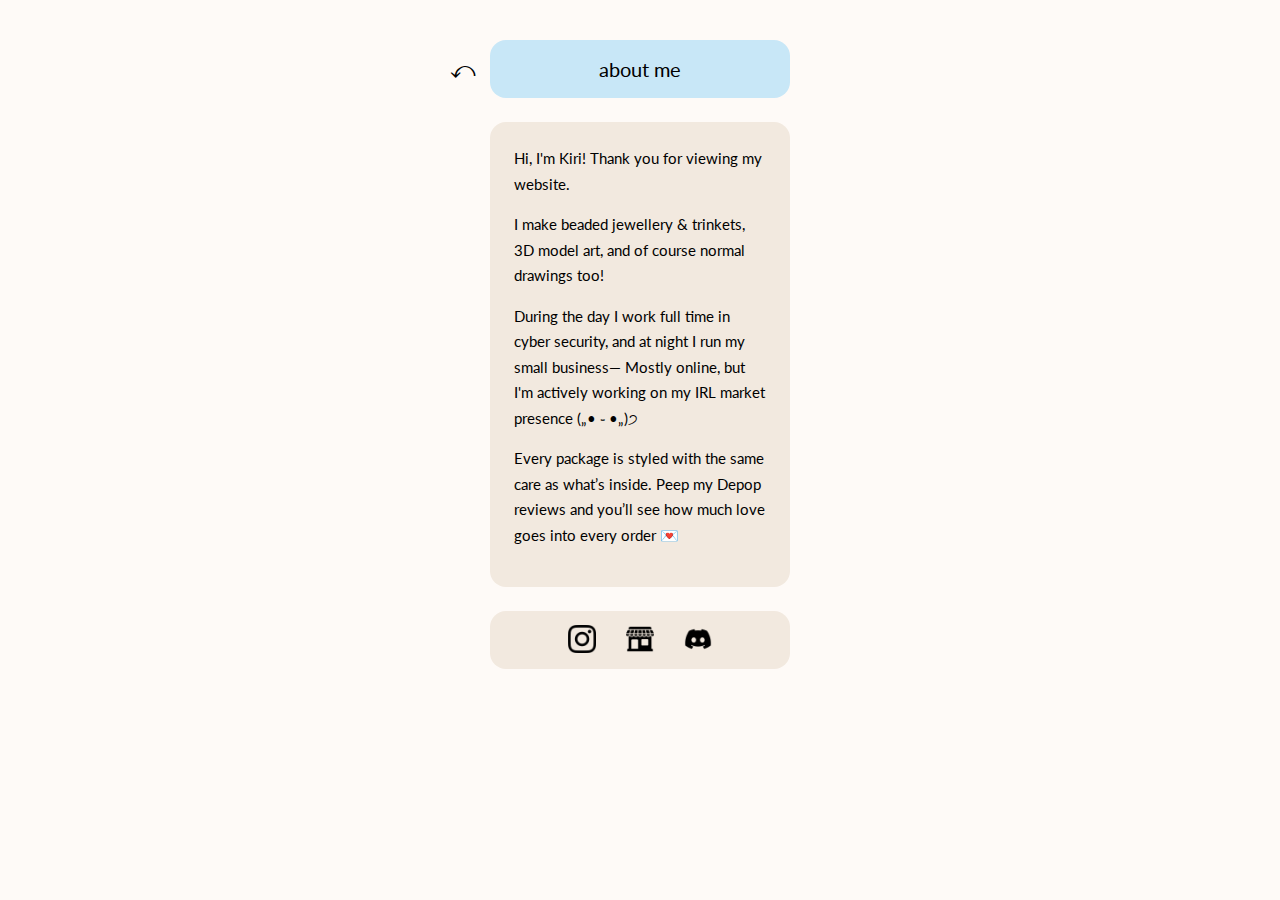
==== about.html @ 26b5d394 "Update about.html" ====
<!DOCTYPE html>
<html lang="en">
<head>
  <meta charset="UTF-8" />
  <meta name="viewport" content="width=device-width, initial-scale=1.0" />
  <title>About Me - kiirolyre</title>

  <!-- Import the Lato font from Google Fonts -->
  <link href="https://fonts.googleapis.com/css2?family=Lato:wght@400;700&display=swap" rel="stylesheet">

  <style>
    /* This section controls the global styling for the whole page (background, font, layout). */
    body {
      margin: 0;
      padding: 40px 20px;
      font-family: 'Lato', sans-serif;
      background: #fefaf7; /* light cream background */
      color: #000;
      display: flex;
      flex-direction: column;
      align-items: center;
    }

    /* Container for the title and back button */
    .title-wrapper {
      position: relative;
      width: 100%;
      max-width: 300px; /* matches button and content width */
      margin-bottom: 24px; /* spacing under the title section */
    }

    /* The back button (⤺ icon) that sits left of the title */
    .back-button {
      position: absolute;
      top: 50%;
      left: -40px; /* pull it left of the blue title */
      transform: translateY(-50%);
      background: none;
      border: none;
      font-size: 24px; /* make it a bit large and cute */
      cursor: pointer;
    }

    .back-button a {
      text-decoration: none;
      color: black;
    }

    /* This is the blue title that mimics the homepage button style */
    .title-button {
      padding: 16px;
      font-size: 20px;
      border: none;
      border-radius: 16px;
      text-align: center;
      text-decoration: none;
      background-color: #c8e7f7;
      color: #000;
      width: 100%;
      box-sizing: border-box;
      height: 58px; /* fixed height to match the homepage button */
      line-height: 26px;
      display: flex;
      align-items: center;
      justify-content: center;
    }

    /* Shared base styles for the beige boxes */
    .about-box,
    .icon-box {
      background-color: #f2e9df;
      padding: 24px;
      border-radius: 16px;
      width: 100%;
      max-width: 300px;
      box-sizing: border-box;
    }

    /* Top beige box (about section) */
    .about-box {
      margin-bottom: 24px; /* spacing before the icon box */
    }

    /* Bottom beige box (icon row) */
    .icon-box {
      height: 58px; /* exactly matches the height of the blue title */
      display: flex;
      align-items: center;
      justify-content: center;
    }

    /* Style for the paragraph text inside about box */
    .about-box p {
      margin-top: 0;
      line-height: 1.7;
      font-size: 15px;
    }

    /* Layout and spacing for the row of icons */
    .footer-icons {
      display: flex;
      justify-content: center;
      gap: 30px; /* spacing between each icon */
    }

    /* Individual icon image sizing */
    .footer-icons img {
      width: 28px;
      height: 28px;
    }
  </style>
</head>
<body>

  <!-- Title area with back button and page title -->
  <div class="title-wrapper">
    <div class="back-button">
      <a href="index.html" title="Back to home">⤺</a>
    </div>
    <div class="title-button">about me</div>
  </div>

  <!-- First beige box: your about text -->
  <div class="about-box">
    <p>Hi, I'm Kiri! Thank you for viewing my website.</p>
    <p>I make beaded jewellery & trinkets, 3D model art, and of course normal drawings too!</p>
    <p>During the day I work full time in cyber security, and at night I run my small business— Mostly online, but I'm actively working on my IRL market presence („• ֊ •„)੭</p>
    <p>Every package is styled with the same care as what’s inside. Peep my Depop reviews and you’ll see how much love goes into every order 💌</p>
  </div>

  <!-- Second beige box: icon row -->
  <div class="icon-box">
    <div class="footer-icons">
      <a href="https://www.instagram.com/kiirolyre/" target="_blank" rel="noopener noreferrer">
        <img src="images/instagram.png" alt="Instagram">
      </a>
      <a href="https://kiirolyre.square.site/" target="_blank" rel="noopener noreferrer">
        <img src="images/storee.png" alt="Store">
      </a>
      <a href="https://discord.com/users/450249240590155786" target="_blank" rel="noopener noreferrer">
        <img src="images/discord.png" alt="Discord">
      </a>
    </div>
  </div>

</body>
</html>
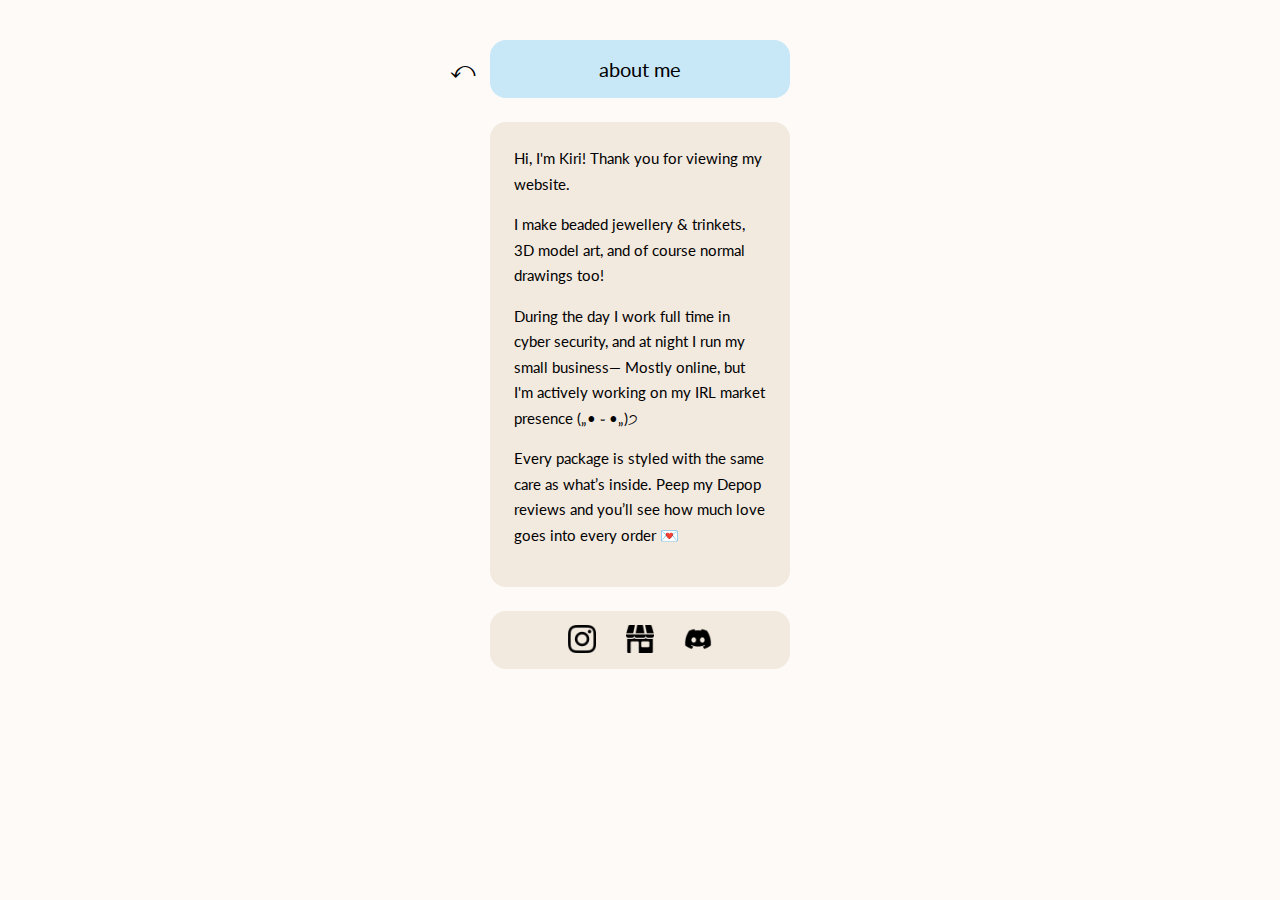
==== commit 8c3f1660: "Update about.html" ====
--- a/about.html
+++ b/about.html
@@ -135,7 +135,7 @@
         <img src="images/instagram.png" alt="Instagram">
       </a>
       <a href="https://kiirolyre.square.site/" target="_blank" rel="noopener noreferrer">
-        <img src="images/storee.png" alt="Store">
+        <img src="images/store.png" alt="Store">
       </a>
       <a href="https://discord.com/users/450249240590155786" target="_blank" rel="noopener noreferrer">
         <img src="images/discord.png" alt="Discord">
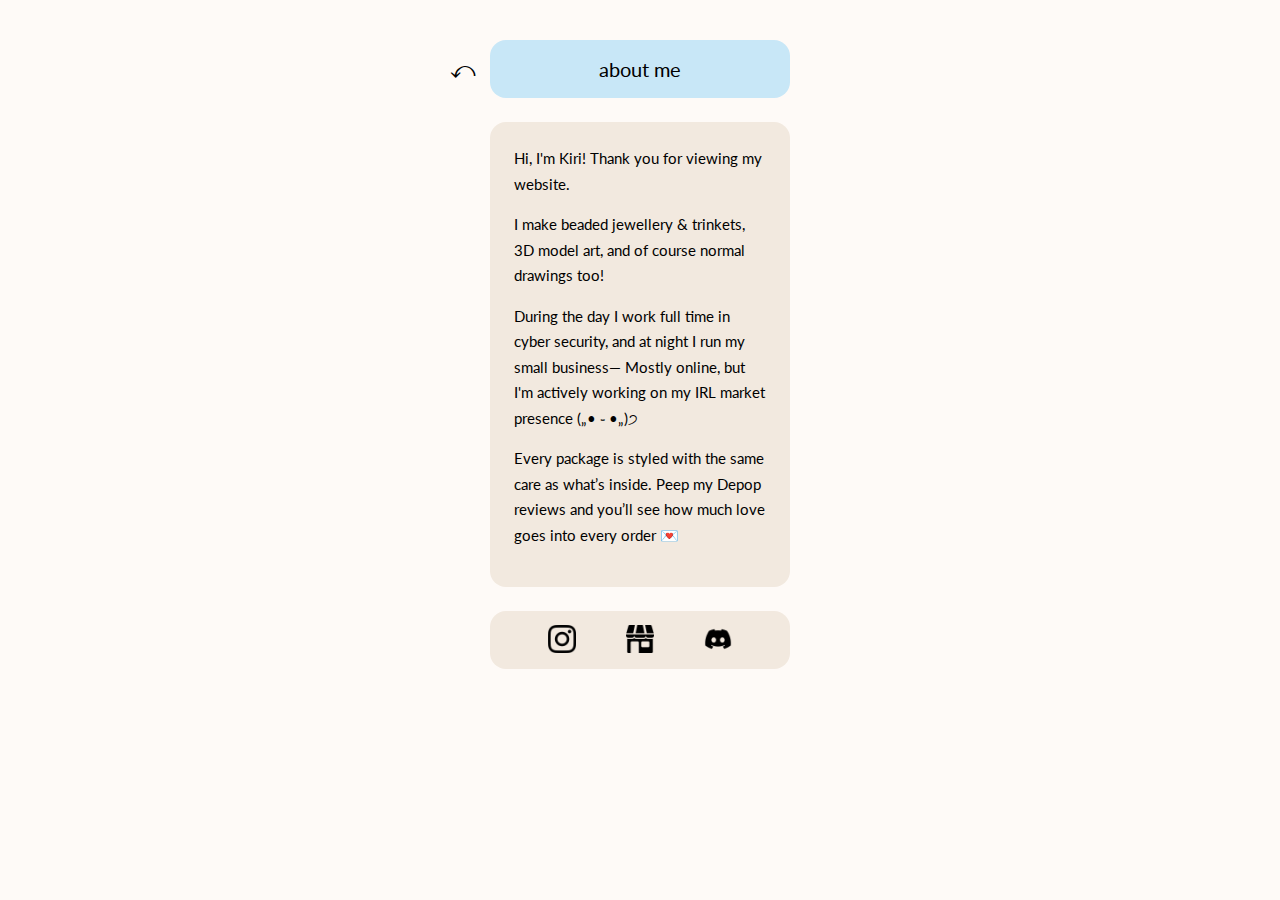
==== commit e99a30d3: "Update about.html" ====
--- a/about.html
+++ b/about.html
@@ -100,7 +100,7 @@
     .footer-icons {
       display: flex;
       justify-content: center;
-      gap: 30px; /* spacing between each icon */
+      gap: 50px; /* spacing between each icon */
     }
 
     /* Individual icon image sizing */
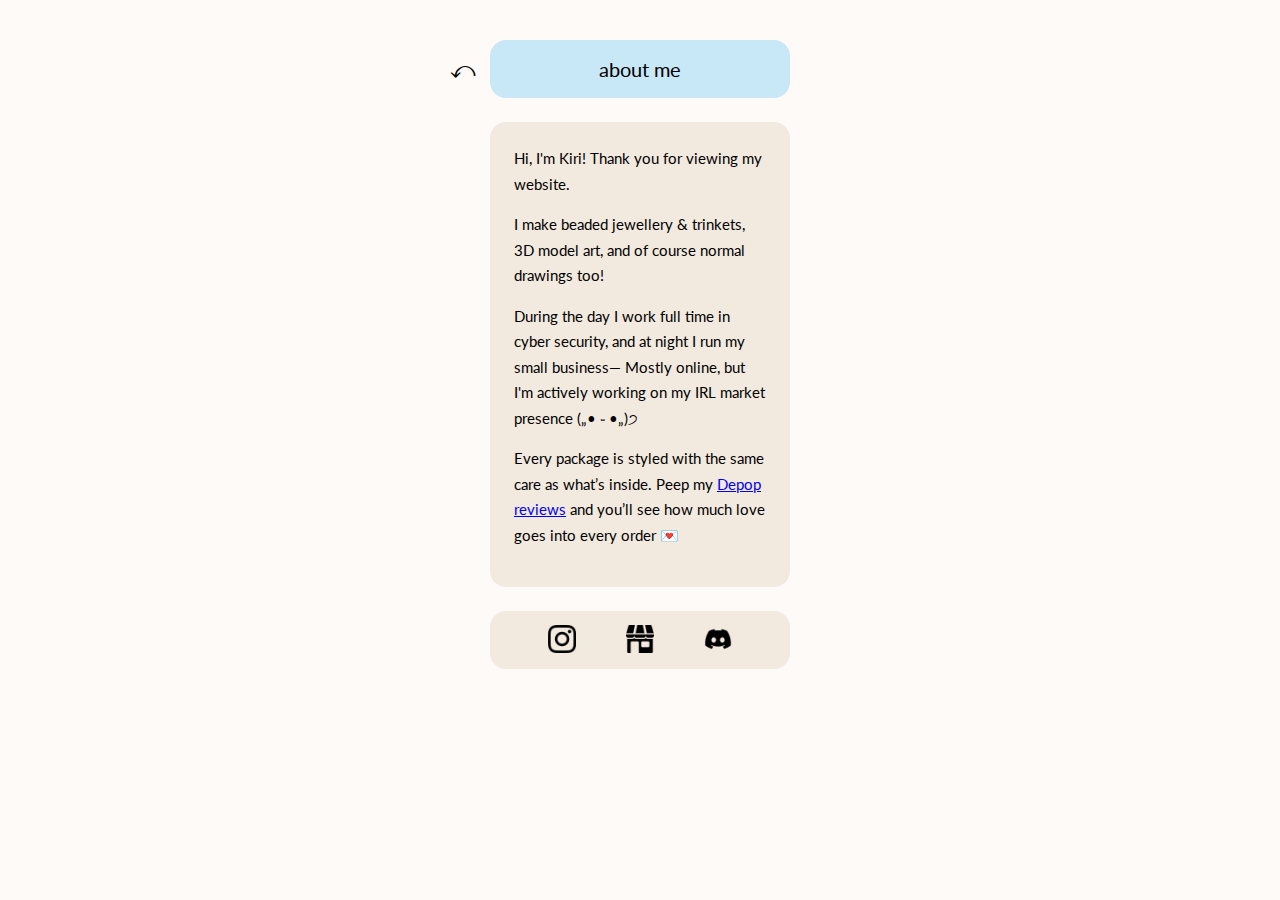
==== commit b2b37f41: "Update about.html" ====
--- a/about.html
+++ b/about.html
@@ -125,7 +125,7 @@
     <p>Hi, I'm Kiri! Thank you for viewing my website.</p>
     <p>I make beaded jewellery & trinkets, 3D model art, and of course normal drawings too!</p>
     <p>During the day I work full time in cyber security, and at night I run my small business— Mostly online, but I'm actively working on my IRL market presence („• ֊ •„)੭</p>
-    <p>Every package is styled with the same care as what’s inside. Peep my Depop reviews and you’ll see how much love goes into every order 💌</p>
+    <p>Every package is styled with the same care as what’s inside. Peep my <a href="/reviews.html" >Depop reviews</a> and you’ll see how much love goes into every order 💌</p>
   </div>
 
   <!-- Second beige box: icon row -->
